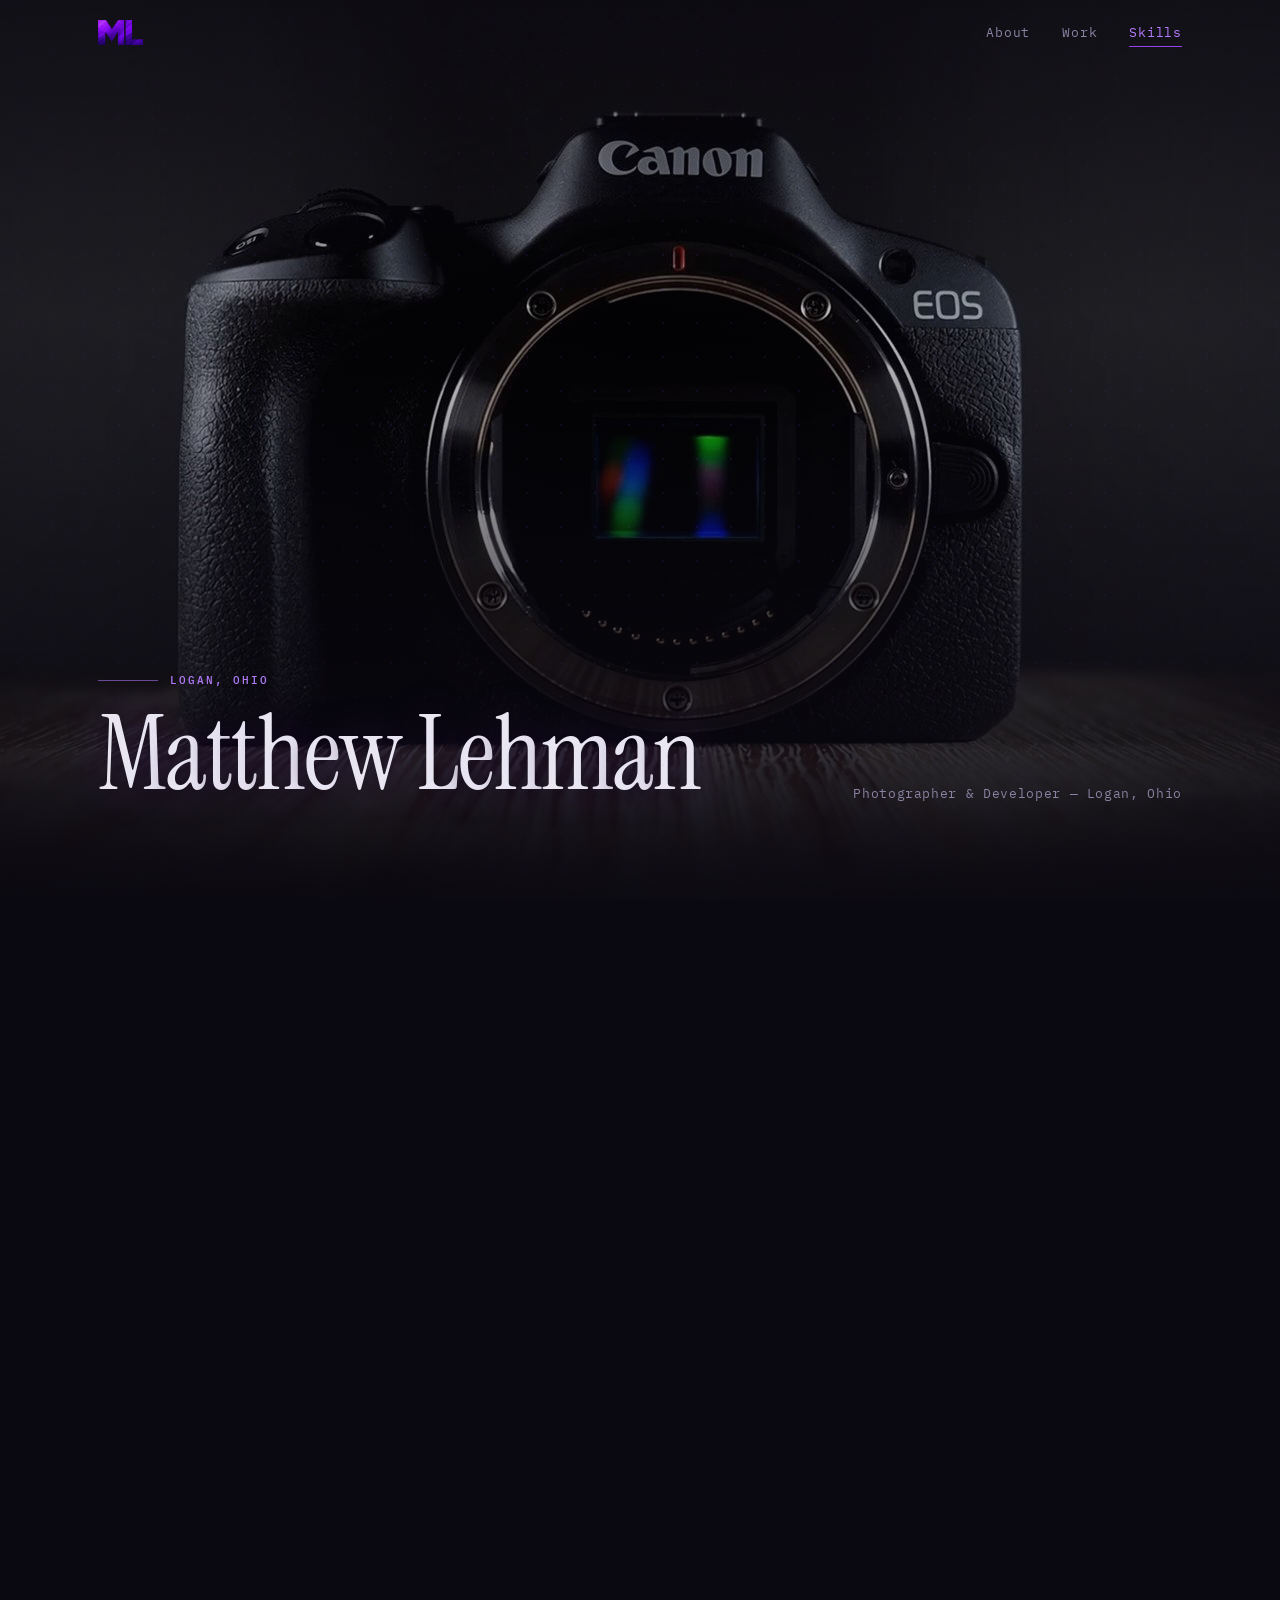
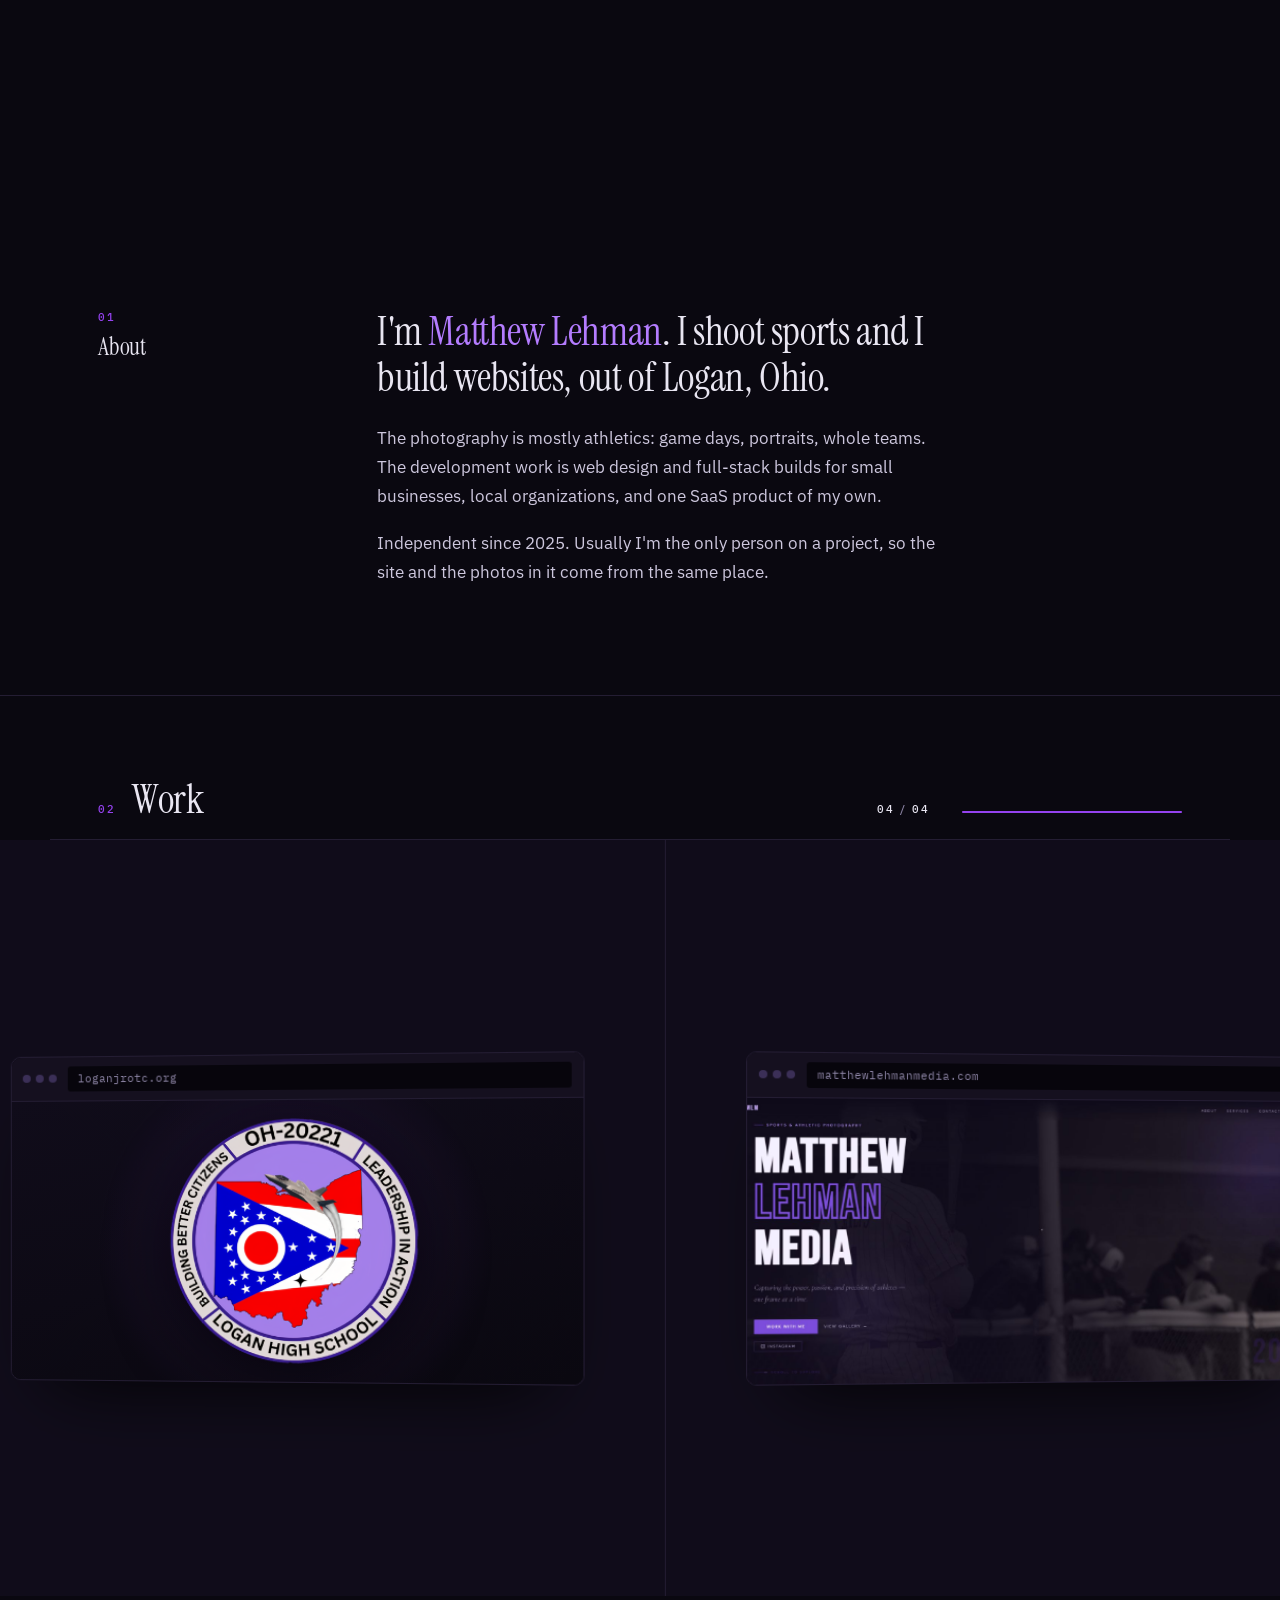
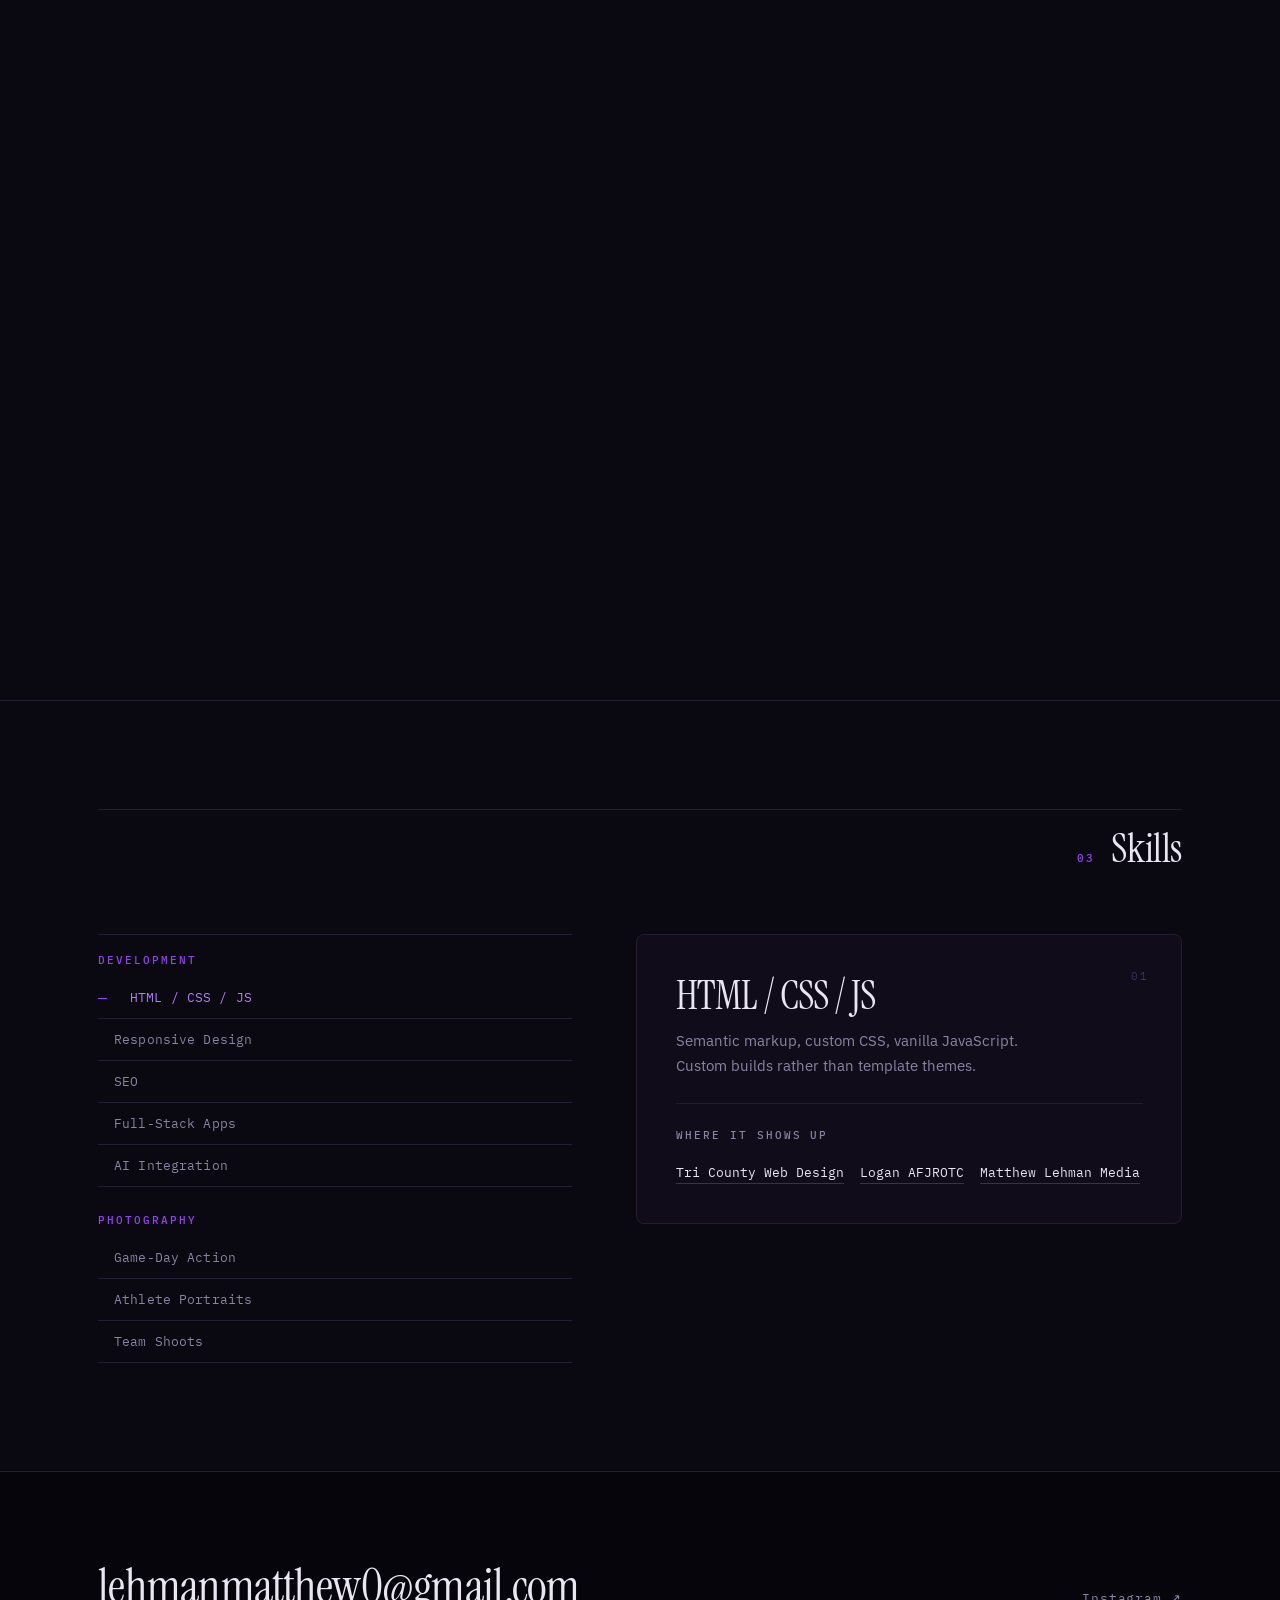
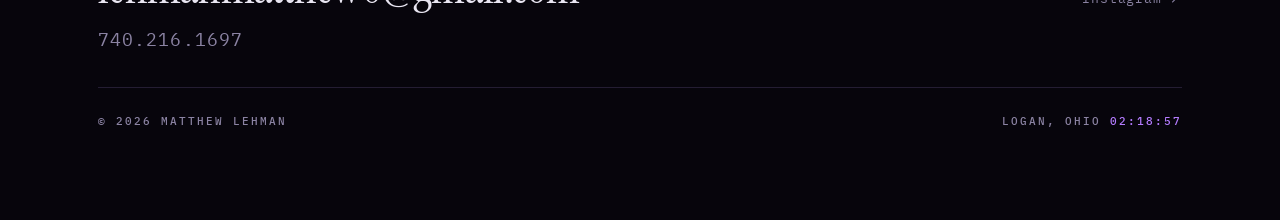
==== matthewlehman.dev/index.html @ 84961071 "v1 v1" ====
<!DOCTYPE html>
<html lang="en">
<head>
<meta charset="utf-8">
<meta name="viewport" content="width=device-width, initial-scale=1, viewport-fit=cover">
<title>Matthew Lehman — Photographer &amp; Developer</title>
<meta name="description" content="Matthew Lehman — sports photographer and developer in Logan, Ohio. Game-day photography, websites, and a SaaS platform for monument companies.">
<meta name="theme-color" content="#0a0810">
<link rel="canonical" href="https://matthewlehman.dev/">

<!-- Open Graph / social preview. Drop an og.jpg (1200x630) next to index.html. -->
<meta property="og:type" content="website">
<meta property="og:title" content="Matthew Lehman — Photographer &amp; Developer">
<meta property="og:description" content="Sports photography and web development out of Logan, Ohio.">
<meta property="og:url" content="https://matthewlehman.dev/">
<meta property="og:image" content="https://matthewlehman.dev/og.jpg">
<meta name="twitter:card" content="summary_large_image">

<!-- Icons. Every PNG here keeps its alpha channel except the Apple
     one — iOS flattens transparency onto a solid colour it picks
     itself, so that file bakes in the site background (#0a0810)
     rather than letting it land on white. -->
<link rel="icon" href="/favicon.ico" sizes="any">
<link rel="icon" type="image/png" sizes="32x32" href="/favicon-32.png">
<link rel="icon" type="image/png" sizes="16x16" href="/favicon-16.png">
<link rel="apple-touch-icon" sizes="180x180" href="/apple-touch-icon.png">
<link rel="manifest" href="/site.webmanifest">

<link rel="stylesheet" href="styles.css">
</head>
<body>

<!-- Subtle dot-grid texture layer, fixed behind everything -->
<div class="texture" aria-hidden="true"></div>

<!-- ============================================================
     NAV
     ============================================================ -->
<header class="nav" id="nav">
  <div class="nav__inner">
    <a class="wordmark" href="#top" aria-label="Matthew Lehman — home">
      <img src="img/ml-logo.png" alt="Matthew Lehman" width="132" height="74">
    </a>

    <nav class="nav__links" aria-label="Primary">
      <a href="#about">About</a>
      <a href="#work">Work</a>
      <a href="#skills">Skills</a>
    </nav>

    <!-- Mobile menu toggle -->
    <button class="nav__toggle" id="navToggle" aria-expanded="false" aria-controls="mobileMenu" aria-label="Open menu">
      <span></span><span></span>
    </button>
  </div>

  <!-- Mobile dropdown menu -->
  <div class="nav__mobile" id="mobileMenu" hidden>
    <a href="#about">About</a>
    <a href="#work">Work</a>
    <a href="#skills">Skills</a>
  </div>
</header>

<!-- ============================================================
     HERO — scroll-scrubbed video
     The .hero-track is tall (see --hero-scroll in styles.css);
     the .hero-stage inside it is sticky at 100vh, so the video
     stays pinned while the page scrolls past it. Scroll progress
     through the track maps 1:1 onto video currentTime.

     herovid.mp4 already sits next to this file. If you swap it for
     new footage, keep the same filename or update the src below.
     ============================================================ -->
<main id="top">
<section class="hero-track" id="heroTrack">
  <div class="hero-stage">

    <video
      class="hero-video"
      id="heroVideo"
      src="herovid.mp4"
      poster="poster.jpg"
      muted
      playsinline
      webkit-playsinline
      preload="auto"
      disablepictureinpicture
      aria-hidden="true"
      tabindex="-1"></video>

    <!-- Vignette + darkening so the headline always stays legible -->
    <div class="hero-scrim" aria-hidden="true"></div>

    <div class="hero-overlay" id="heroOverlay">
      <p class="label hero-label" data-scramble>Logan, Ohio</p>
      <h1 class="hero-title" data-split>Matthew Lehman</h1>
      <p class="hero-tagline">Photographer &amp; Developer — Logan, Ohio</p>
    </div>

  </div>
</section>

<!-- ============================================================
     ABOUT
     ============================================================ -->
<section class="section" id="about">
  <div class="wrap">
    <div class="section__head reveal">
      <span class="label label--num">01</span>
      <h2 class="section__title" data-split>About</h2>
    </div>

    <div class="about">
      <div class="about__lead reveal">
        <p>
          I'm <strong>Matthew Lehman</strong>. I shoot sports and I build
          websites, out of Logan, Ohio.
        </p>
        <p>
          The photography is mostly athletics: game days, portraits, whole
          teams. The development work is web design and full-stack builds for
          small businesses, local organizations, and one SaaS product of my own.
        </p>
        <p>
          Independent since 2025. Usually I'm the only person on a project, so
          the site and the photos in it come from the same place.
        </p>
      </div>
    </div>
  </div>
</section>

<!-- ============================================================
     WORK — horizontal scroll gallery
     Vertical scrolling through the tall #workTrack translates the
     panel row sideways. Same mechanic as the Motion example, done
     with a rAF lerp instead of useScroll/useTransform.

     The track's height is computed in JS from the actual width of
     the panel row, so you can add or remove projects freely — the
     scroll distance retunes itself. No magic numbers to update.

     Each panel fills the window. To add a screenshot, uncomment the
     .panel__thumb block inside it — at this size the image becomes a
     dimmed full-bleed backdrop behind the copy, not a thumbnail, so
     use something wide: 1920x1080 or larger.
     ============================================================ -->
<section class="work" id="work">
  <div class="work-track" id="workTrack">
    <div class="work-sticky">

      <div class="wrap work-head">
        <span class="label label--num">02</span>
        <h2 class="section__title" data-split>Work</h2>
        <!-- Frame counter + horizontal progress, both driven by the
             gallery's scroll position -->
        <span class="work-count label" id="workCount" aria-hidden="true">01<em>/</em>04</span>
        <span class="work-progress" aria-hidden="true"><i id="workBar"></i></span>
      </div>

      <div class="gallery" id="workGallery">

        <!-- ---- Tri County Web Design ---- -->
        <a class="panel" href="https://tricountywebdesign.com" target="_blank" rel="noopener noreferrer">
          <div class="panel__body">

            <div class="panel__copy">
              <span class="panel__index" aria-hidden="true">01</span>
              <h3 class="panel__title">Tri County Web Design</h3>
              <p class="panel__desc">
                The web design practice I run. Mobile-first sites with local SEO
                and scroll animations, for small businesses around Southeastern
                Ohio.
              </p>
              <ul class="tags">
                <li>Web Design</li><li>SEO</li><li>Business</li>
              </ul>
              <span class="panel__link">tricountywebdesign.com <span class="panel__arrow" aria-hidden="true">↗</span></span>
            </div>

            <div class="preview" aria-hidden="true">
              <div class="preview__bar">
                <span class="preview__dots"><i></i><i></i><i></i></span>
                <span class="preview__url">tricountywebdesign.com</span>
              </div>
              <div class="preview__screen">
                <img src="img/tricounty.jpg" alt="" loading="lazy" width="1600" height="766">
              </div>
            </div>

          </div>
        </a>

        <!-- ---- MonuManage ---- -->
        <a class="panel" href="https://monumanage.com" target="_blank" rel="noopener noreferrer">
          <div class="panel__body">

            <div class="panel__copy">
              <span class="panel__index" aria-hidden="true">02</span>
              <h3 class="panel__title">MonuManage</h3>
              <p class="panel__desc">
                A SaaS platform for monument and memorial companies: order
                tracking, proof storage, online family approvals, AI inscription
                checks. The biggest thing I've built.
              </p>
              <ul class="tags">
                <li>SaaS</li><li>Full-Stack</li><li>AI</li>
              </ul>
              <span class="panel__link">monumanage.com <span class="panel__arrow" aria-hidden="true">↗</span></span>
            </div>

            <div class="preview" aria-hidden="true">
              <div class="preview__bar">
                <span class="preview__dots"><i></i><i></i><i></i></span>
                <span class="preview__url">app.monumanage.com</span>
              </div>
              <div class="preview__screen">
                <img src="img/monumanage.jpg" alt="" loading="lazy" width="1600" height="718">
              </div>
            </div>

          </div>
        </a>

        <!-- ---- Logan AFJROTC ---- -->
        <a class="panel" href="https://loganjrotc.org" target="_blank" rel="noopener noreferrer">
          <div class="panel__body">

            <div class="panel__copy">
              <span class="panel__index" aria-hidden="true">03</span>
              <h3 class="panel__title">Logan AFJROTC <span class="panel__sub">OH-20221</span></h3>
              <p class="panel__desc">
                The whole site for my school's Air Force JROTC unit. Announcements,
                calendar, gallery, roster, and a cadet login behind it all.
              </p>
              <ul class="tags">
                <li>Full-Stack</li><li>Auth</li><li>CMS</li>
              </ul>
              <span class="panel__link">loganjrotc.org <span class="panel__arrow" aria-hidden="true">↗</span></span>
            </div>

            <div class="preview" aria-hidden="true">
              <div class="preview__bar">
                <span class="preview__dots"><i></i><i></i><i></i></span>
                <span class="preview__url">loganjrotc.org</span>
              </div>
              <!-- No site screenshot for this one yet, so the unit badge
                   stands in. --badge centres it instead of cropping it to
                   fill. Swap in a real screenshot later by replacing this
                   whole block with the same markup the other panels use. -->
              <div class="preview__screen preview__screen--badge">
                <img src="img/jrotc-badge.png" alt="" loading="lazy" width="450" height="450">
              </div>
            </div>

          </div>
        </a>

        <!-- ---- Matthew Lehman Media ---- -->
        <a class="panel" href="https://matthewlehmanmedia.com" target="_blank" rel="noopener noreferrer">
          <div class="panel__body">

            <div class="panel__copy">
              <span class="panel__index" aria-hidden="true">04</span>
              <h3 class="panel__title">Matthew Lehman Media</h3>
              <p class="panel__desc">
                Where the photography work lives. Game-day action, athlete
                portraits, team shoots.
              </p>
              <ul class="tags">
                <li>Photography</li><li>Branding</li>
              </ul>
              <span class="panel__link">matthewlehmanmedia.com <span class="panel__arrow" aria-hidden="true">↗</span></span>
            </div>

            <div class="preview" aria-hidden="true">
              <div class="preview__bar">
                <span class="preview__dots"><i></i><i></i><i></i></span>
                <span class="preview__url">matthewlehmanmedia.com</span>
              </div>
              <div class="preview__screen">
                <img src="img/mlmedia.jpg" alt="" loading="lazy" width="1600" height="763">
              </div>
            </div>

          </div>
        </a>

      </div>
    </div>
  </div>
</section>

<!-- ============================================================
     SKILLS
     ============================================================ -->
<section class="section" id="skills">
  <div class="wrap">
    <div class="section__head reveal">
      <span class="label label--num">03</span>
      <h2 class="section__title" data-split>Skills</h2>
    </div>

    <!-- Interactive index. Each skill is a real <button> in a tablist:
         hover to browse with a mouse, arrow keys to browse from the
         keyboard, and the panel on the right updates either way.

         To edit: change data-desc for the copy, and data-projects for
         which projects it links to. The project keys map to the
         PROJECTS registry near the top of section 6 in script.js. -->
    <div class="skills reveal">

      <div class="skills__index" role="tablist" aria-label="Skills" aria-orientation="vertical">

        <p class="skills__group label">Development</p>

        <button class="skill" role="tab" id="sk-0" aria-controls="skillDetail" aria-selected="true"
          data-desc="Semantic markup, custom CSS, vanilla JavaScript. Custom builds rather than template themes."
          data-projects="tricounty jrotc mlmedia">HTML / CSS / JS</button>

        <button class="skill" role="tab" id="sk-1" aria-controls="skillDetail" aria-selected="false"
          data-desc="Mobile-first, and checked against real viewport budgets rather than breakpoints picked by guess."
          data-projects="tricounty jrotc mlmedia">Responsive Design</button>

        <button class="skill" role="tab" id="sk-2" aria-controls="skillDetail" aria-selected="false"
          data-desc="Structure, metadata, and the on-page work that decides whether a local business turns up in local results."
          data-projects="tricounty">SEO</button>

        <button class="skill" role="tab" id="sk-3" aria-controls="skillDetail" aria-selected="false"
          data-desc="Auth, databases, admin tooling — the unglamorous half that lives behind a login screen."
          data-projects="monumanage jrotc">Full-Stack Apps</button>

        <button class="skill" role="tab" id="sk-4" aria-controls="skillDetail" aria-selected="false"
          data-desc="Inscription checking in MonuManage: model calls wired into an existing workflow, not bolted on the side."
          data-projects="monumanage">AI Integration</button>

        <p class="skills__group label">Photography</p>

        <button class="skill" role="tab" id="sk-5" aria-controls="skillDetail" aria-selected="false"
          data-desc="Fast shutters under bad light, and reading the play before it develops."
          data-projects="mlmedia">Game-Day Action</button>

        <button class="skill" role="tab" id="sk-6" aria-controls="skillDetail" aria-selected="false"
          data-desc="Posed and lit, built around the athlete rather than the sport."
          data-projects="mlmedia">Athlete Portraits</button>

        <button class="skill" role="tab" id="sk-7" aria-controls="skillDetail" aria-selected="false"
          data-desc="Whole rosters moved through quickly and kept consistent frame to frame."
          data-projects="mlmedia">Team Shoots</button>
      </div>

      <div class="skills__detail" id="skillDetail" role="tabpanel" aria-labelledby="sk-0">
        <span class="skills__num" aria-hidden="true">01</span>
        <h3 class="skills__title"></h3>
        <p class="skills__desc"></p>
        <div class="skills__used">
          <span class="label">Where it shows up</span>
          <ul class="skills__projects"></ul>
        </div>
      </div>

    </div>
  </div>
</section>

</main>

<!-- ============================================================
     FOOTER
     ============================================================ -->
<footer class="footer" id="contact">
  <div class="wrap">

    <!-- The only contact point on the site, so it gets display type
         rather than being buried in small print. -->
    <div class="footer__reach">
      <div class="footer__direct">
        <a class="footer__email" href="mailto:lehmanmatthew0@gmail.com">lehmanmatthew0@gmail.com</a>
        <!-- tel: uses E.164 (+1…) so it dials correctly from any
             device; the visible text stays in readable US format. -->
        <a class="footer__phone" href="tel:+17402161697">740.216.1697</a>
      </div>
      <a class="footer__social" href="https://instagram.com/mlmedia_28" target="_blank" rel="noopener noreferrer">
        Instagram <span aria-hidden="true">↗</span>
      </a>
    </div>

    <div class="footer__meta">
      <span class="label">© <span id="year">2026</span> Matthew Lehman</span>
      <!-- Live local time. Small, human, and true — beats a tagline. -->
      <span class="label footer__local">
        Logan, Ohio <span class="footer__clock" id="clock">--:--:--</span>
      </span>
    </div>
  </div>
</footer>

<script src="script.js"></script>
</body>
</html>
---- matthewlehman.dev/styles.css ----
/* ============================================================
   matthewlehman.dev
   Plain CSS. No build step. Edit the tokens below to retune.
   ============================================================ */

/* ---------- 0. TYPEFACES ------------------------------------
   Self-hosted, latin subset only, 160 KB total across six files.
   No Google Fonts request — one less third party, and no
   render-blocking round trip to another origin.
   ------------------------------------------------------------ */
@font-face {
  font-family: 'Instrument Serif';
  font-style: normal; font-weight: 400; font-display: swap;
  src: url('fonts/instrumentserif-400.woff2') format('woff2');
}
/* Instrument Serif italic isn't loaded — nothing on the page is
   set in italic. If you add an <em>, re-add the face and drop
   instrumentserif-400-italic.woff2 back into /fonts. */
@font-face {
  font-family: 'IBM Plex Sans';
  font-style: normal; font-weight: 400; font-display: swap;
  src: url('fonts/ibmplexsans-400.woff2') format('woff2');
}
/* Plex Sans 500 is deliberately absent — nothing on the page uses
   it, so shipping it would be 45 KB of dead weight. */
@font-face {
  font-family: 'IBM Plex Mono';
  font-style: normal; font-weight: 400; font-display: swap;
  src: url('fonts/ibmplexmono-400.woff2') format('woff2');
}
@font-face {
  font-family: 'IBM Plex Mono';
  font-style: normal; font-weight: 500; font-display: swap;
  src: url('fonts/ibmplexmono-500.woff2') format('woff2');
}

/* ---------- 1. TOKENS ---------------------------------------
   Retune the whole site's purple from right here.
   ------------------------------------------------------------ */
:root {
  /* Core palette
     NOTE ON THE PURPLE: the obvious picks here would be #8b5cf6 and
     #a855f7 — but those are literally Tailwind's violet-500 and
     purple-500, the framework defaults every AI site builder ships
     with. Using them verbatim is the single loudest "generated by
     a bot" signal a site can send. These sit deliberately between
     the two: more saturated, pushed toward magenta, off the default
     swatch. Same family, not the same token. */
  --bg:            #0a0810;   /* near-black, cool purple tint */
  --bg-raise:      #100c1a;   /* panels / raised surfaces */
  --bg-sink:       #07050c;   /* footer / recessed areas */
  --accent:        #9542f0;   /* primary purple */
  --accent-light:  #b47cff;   /* lilac, for hovers */
  --accent-deep:   #6a1fb5;   /* pressed / deep states */
  --border:        #241d33;   /* hairline, muted purple-gray */
  --border-lit:    #3b2f57;   /* hairline on hover/focus */
  --text:          #e9e6f2;
  --muted:         #8b83a3;

  /* Keep in sync with --accent. Lets us fade the accent cheaply. */
  --accent-rgb:    149, 66, 240;

  /* Type — a deliberate pairing, not a fallback stack.
     Instrument Serif: high-contrast editorial serif. Carries the
       photography half of the site and gives display type a voice
       a system grotesque can't.
     IBM Plex Sans / Mono: one superfamily, drawn for engineering
       documentation. Carries the developer half — Plex Mono takes
       every label, URL and nav item, Plex Sans takes body copy.
     The two faces map onto the two disciplines the site is about.
     That's the reason for the pairing, not decoration. */
  --font-display: 'Instrument Serif', 'Iowan Old Style', Georgia, serif;
  --font-sans:    'IBM Plex Sans', -apple-system, BlinkMacSystemFont,
                  'Segoe UI', Roboto, sans-serif;
  --font-mono:    'IBM Plex Mono', ui-monospace, 'Cascadia Mono',
                  Consolas, monospace;

  /* Type scale — ~1.25 ratio, fluid at the top end */
  --t-xs:   .6875rem;
  --t-sm:   .8125rem;
  --t-base: .9375rem;
  --t-md:   1.0625rem;
  --t-lg:   clamp(1.25rem, 2vw, 1.5rem);
  --t-xl:   clamp(1.75rem, 3.2vw, 2.5rem);
  --t-2xl:  clamp(2.25rem, 5.5vw, 4rem);
  --t-3xl:  clamp(2.75rem, 10vw, 8rem);

  /* Spacing scale — margins and padding come from here so the
     vertical rhythm stays consistent between sections. */
  --s-1: .25rem;  --s-2: .5rem;   --s-3: .75rem;  --s-4: 1rem;
  --s-5: 1.5rem;  --s-6: 2rem;    --s-7: 3rem;    --s-8: 4rem;
  --s-9: 6rem;    --s-10: 8rem;

  /* Layout */
  --wrap:      1180px;
  --gutter:    clamp(1.25rem, 5vw, 3rem);
  --section-y: clamp(5rem, 12vh, 9rem);

  /* Motion */
  --ease:  cubic-bezier(.22, 1, .36, 1);
  --fast:  .2s;
  --slow:  .6s;

  /* HERO SCROLL LENGTH ---------------------------------------
     Total height of the scroll track. The video is scrubbed
     across (this value - 100vh) of scrolling.
       150vh = very quick, hero is gone almost immediately
       200vh = current — snappy, one screen of scrubbing
       300vh = slower
       500vh = long cinematic fall
     ---------------------------------------------------------- */
  --hero-scroll: 200vh;
}

/* ---------- 2. RESET ---------------------------------------- */
*, *::before, *::after { box-sizing: border-box; }

html {
  scroll-behavior: smooth;
  /* Anchors land below the fixed nav */
  scroll-padding-top: 5rem;
  -webkit-text-size-adjust: 100%;
}

body {
  margin: 0;
  background: var(--bg);
  color: var(--text);
  font-family: var(--font-sans);
  font-size: 1rem;
  line-height: 1.65;
  -webkit-font-smoothing: antialiased;
  overflow-x: hidden;
}

h1, h2, h3 {
  margin: 0;
  line-height: 1.1;
  font-weight: 400;
  letter-spacing: -0.02em;
  /* Evens out ragged line breaks in headings */
  text-wrap: balance;
}
p {
  margin: 0 0 1.1em;
  /* Stops single-word orphans on the last line */
  text-wrap: pretty;
}
p:last-child { margin-bottom: 0; }
ul { margin: 0; padding: 0; list-style: none; }
img, video { display: block; max-width: 100%; }
a { color: var(--accent-light); text-decoration: none; }

::selection { background: rgba(var(--accent-rgb), .35); color: #fff; }

:focus-visible {
  outline: 2px solid var(--accent);
  outline-offset: 3px;
  border-radius: 2px;
}

/* ---------- 3. SHARED PIECES -------------------------------- */
.wrap {
  width: 100%;
  max-width: var(--wrap);
  margin-inline: auto;
  padding-inline: var(--gutter);
}

/* Crisp small-caps label — used all over */
.label {
  font-family: var(--font-mono);
  font-size: var(--t-xs);
  letter-spacing: .18em;
  text-transform: uppercase;
  color: var(--muted);
  font-weight: 500;
}
.label--num { color: var(--accent); }

/* Fixed dot-grid texture.
   Sits ABOVE the opaque section backgrounds (which have to be opaque
   so they can cover the sticky hero video) but below the nav, so the
   grid reads as one continuous overlay across the whole page.
   Turn it down or off with `opacity` here. */
.texture {
  position: fixed;
  inset: 0;
  z-index: 5;
  pointer-events: none;
  background-image: radial-gradient(rgba(var(--accent-rgb), .22) 1px, transparent 1px);
  background-size: 34px 34px;
  /* Fade the grid out toward the edges so it reads as texture, not wallpaper */
  -webkit-mask-image: radial-gradient(ellipse 85% 65% at 50% 45%, #000 10%, transparent 100%);
          mask-image: radial-gradient(ellipse 85% 65% at 50% 45%, #000 10%, transparent 100%);
  opacity: .55;
}

/* ---------- 4. NAV ------------------------------------------ */
.nav {
  position: fixed;
  top: 0; left: 0; right: 0;
  z-index: 100;
  border-bottom: 1px solid transparent;
  transition: background var(--fast) linear,
              border-color var(--fast) linear,
              backdrop-filter var(--fast) linear;
}
/* .is-stuck is added by JS once you scroll past the first viewport-ish */
.nav.is-stuck {
  background: rgba(10, 8, 16, .78);
  backdrop-filter: blur(14px) saturate(1.4);
  -webkit-backdrop-filter: blur(14px) saturate(1.4);
  border-bottom-color: var(--border);
}

.nav__inner {
  max-width: var(--wrap);
  margin-inline: auto;
  padding: 1.1rem var(--gutter);
  display: flex;
  align-items: center;
  justify-content: space-between;
  gap: 1rem;
}

/* The ML monogram. Transparent PNG, so it sits straight on the
   nav background with no plate behind it. */
.wordmark {
  display: block;
  line-height: 0;
  transition: filter var(--fast) var(--ease);
}
.wordmark img {
  display: block;
  height: clamp(19px, 2.2vw, 25px);
  width: auto;
}
.wordmark:hover { filter: brightness(1.25); }

.nav__links { display: flex; gap: 2rem; }
.nav__links a {
  position: relative;
  font-family: var(--font-mono);
  font-size: .8125rem;
  letter-spacing: .06em;
  color: var(--muted);
  padding: .25rem 0;
  transition: color var(--fast) var(--ease);
}
.nav__links a::after {
  content: "";
  position: absolute;
  left: 0; bottom: 0;
  width: 100%; height: 1px;
  background: var(--accent);
  transform: scaleX(0);
  transform-origin: right;
  transition: transform .3s var(--ease);
}
.nav__links a:hover,
.nav__links a.is-active { color: var(--text); }
.nav__links a:hover::after,
.nav__links a.is-active::after { transform: scaleX(1); transform-origin: left; }
.nav__links a.is-active { color: var(--accent-light); }

/* Mobile toggle (hidden on desktop) */
.nav__toggle {
  display: none;
  width: 40px; height: 40px;
  padding: 0;
  background: none;
  border: 1px solid var(--border);
  border-radius: 4px;
  cursor: pointer;
  flex-direction: column;
  align-items: center;
  justify-content: center;
  gap: 5px;
}
.nav__toggle span {
  display: block;
  width: 16px; height: 1.5px;
  background: var(--text);
  transition: transform var(--fast) var(--ease), opacity var(--fast) linear;
}
.nav__toggle[aria-expanded="true"] span:first-child { transform: translateY(3.25px) rotate(45deg); }
.nav__toggle[aria-expanded="true"] span:last-child  { transform: translateY(-3.25px) rotate(-45deg); }

.nav__mobile {
  display: none;
  flex-direction: column;
  padding: .5rem var(--gutter) 1.25rem;
  background: rgba(10, 8, 16, .96);
  backdrop-filter: blur(14px);
  -webkit-backdrop-filter: blur(14px);
  border-bottom: 1px solid var(--border);
}
.nav__mobile a {
  font-family: var(--font-mono);
  font-size: .9rem;
  color: var(--text);
  padding: .8rem 0;
  border-bottom: 1px solid var(--border);
}
.nav__mobile a:last-child { border-bottom: none; }

/* ---------- 5. HERO ----------------------------------------- */
.hero-track {
  position: relative;
  height: var(--hero-scroll);   /* tall track = scrub distance */
  z-index: 1;
}

.hero-stage {
  position: sticky;
  top: 0;
  height: 100vh;
  height: 100svh;               /* dodges mobile URL-bar resize */
  overflow: hidden;
  background: var(--bg-sink);   /* no white flash before video paints */
}

.hero-video {
  position: absolute;
  inset: 0;
  width: 100%;
  height: 100%;
  object-fit: cover;
  /* Video decodes to a slightly cool cast to sit inside the purple palette */
  filter: saturate(.9) contrast(1.05);
}

/* Darkening + vignette so text stays readable over any frame */
.hero-scrim {
  position: absolute;
  inset: 0;
  background:
    radial-gradient(ellipse 80% 60% at 50% 45%, transparent 0%, rgba(10, 8, 16, .55) 100%),
    linear-gradient(to bottom, rgba(10, 8, 16, .55) 0%, rgba(10, 8, 16, .15) 35%, rgba(10, 8, 16, .9) 100%);
}

/* Anchored to the lower-left of the frame, not floated dead centre.
   Centring everything is the single most template-looking move a
   hero can make; sitting the name on the baseline of the frame
   reads like a title card instead. */
.hero-overlay {
  position: absolute;
  inset: 0;
  z-index: 2;
  width: 100%;
  max-width: var(--wrap);
  margin-inline: auto;
  display: grid;
  align-content: end;
  padding: 0 var(--gutter) clamp(var(--s-7), 11vh, var(--s-9));
  /* JS writes --hero-fade (1 → 0) as you scroll */
  opacity: var(--hero-fade, 1);
  transform: translateY(calc((1 - var(--hero-fade, 1)) * -32px));
  will-change: opacity, transform;
}

.hero-label {
  display: flex;
  align-items: center;
  gap: var(--s-3);
  margin-bottom: var(--s-4);
  color: var(--accent-light);
}
/* Short rule leading into the label — an anchor for the left edge */
.hero-label::before {
  content: "";
  width: clamp(28px, 5vw, 60px);
  height: 1px;
  background: currentColor;
  opacity: .55;
}

.hero-title {
  font-family: var(--font-display);
  font-size: clamp(2.75rem, 9vw, 6.5rem);
  font-weight: 400;          /* Instrument Serif ships one weight */
  line-height: .95;
  letter-spacing: -0.015em;
  /* THE ONE GLOW ON THE SITE. Everything else uses neutral shadow
     or a border for depth — a glow that appears once is an accent,
     a glow on every card is a template. */
  text-shadow:
    0 0 44px rgba(var(--accent-rgb), .28),
    0 2px 22px rgba(0, 0, 0, .7);
}

.hero-tagline {
  margin: var(--s-4) 0 0;
  font-family: var(--font-mono);
  font-size: var(--t-sm);
  letter-spacing: .05em;
  color: var(--muted);
}

/* Asymmetric split once there's room: label across the top, name
   on the baseline at left, tagline sitting on the same baseline
   at right. */
@media (min-width: 900px) {
  .hero-overlay {
    grid-template-columns: auto 1fr;
    align-items: end;
    column-gap: var(--s-6);
  }
  .hero-label   { grid-column: 1 / -1; }
  .hero-title   { grid-column: 1; }
  .hero-tagline {
    grid-column: 2;
    justify-self: end;
    text-align: right;
    margin-bottom: .55em;
  }
}

/* ---------- 6. SECTIONS ------------------------------------- */
.section {
  position: relative;
  z-index: 2;
  padding-block: var(--section-y);
  background: var(--bg);
  border-top: 1px solid var(--border);
}
/* The section right after the hero covers the sticky video as it scrolls up */
#about { border-top: none; }

/* Base head. Each section then overrides it — they deliberately
   do NOT all look like the same ruled title bar. */
.section__head {
  display: flex;
  align-items: baseline;
  gap: var(--s-4);
  margin-bottom: clamp(var(--s-6), 6vw, var(--s-8));
  padding-bottom: var(--s-4);
  border-bottom: 1px solid var(--border);
}
.section__title {
  font-family: var(--font-display);
  font-size: var(--t-xl);
  font-weight: 400;
  letter-spacing: -0.01em;
}

/* ---------- 7. ABOUT ----------------------------------------
   Twelve-column grid. The head becomes a sticky rail pinned in
   the left margin while the copy scrolls past it, and the copy
   starts at column 4 — off-axis on purpose.
   ------------------------------------------------------------ */
#about .wrap {
  display: grid;
  grid-template-columns: repeat(12, minmax(0, 1fr));
  column-gap: var(--s-6);
  row-gap: var(--s-7);
}
#about .section__head {
  grid-column: 1 / span 2;
  flex-direction: column;
  align-items: flex-start;
  gap: var(--s-2);
  margin-bottom: 0;
  padding-bottom: 0;
  border-bottom: none;
  position: sticky;
  top: 7rem;
  align-self: start;
}
#about .section__title { font-size: var(--t-lg); }

/* Spans 7 of 12 rather than 9 — with the facts rail gone there's
   no second column, and a narrower measure reads better than one
   long line stretched across the grid. */
.about { grid-column: 4 / span 7; }
.about__lead {
  font-size: var(--t-md);
  line-height: 1.7;
  color: #cdc7dd;
  max-width: 58ch;
}
/* First line gets display treatment — a real entry point rather
   than four identical paragraphs. */
.about__lead p:first-child {
  font-family: var(--font-display);
  font-size: var(--t-xl);
  line-height: 1.15;
  letter-spacing: -0.01em;
  color: var(--text);
  margin-bottom: var(--s-5);
}
.about__lead strong { font-weight: 400; color: var(--text); }
.about__lead p:first-child strong { color: var(--accent-light); }


/* ---------- 8. WORK — HORIZONTAL SCROLL GALLERY -------------
   .work-track is tall (height is set by JS, computed from the
   real width of the panel row). .work-sticky pins one full
   viewport while the row translates sideways underneath.
   ------------------------------------------------------------ */
.work {
  position: relative;
  z-index: 2;
  background: var(--bg);
  border-top: 1px solid var(--border);
}

.work-track {
  position: relative;
  /* JS sets an explicit pixel height here. This is only the
     pre-JS fallback so the section isn't collapsed on load. */
  height: 300vh;
}

.work-sticky {
  position: sticky;
  top: 0;
  height: 100vh;
  height: 100svh;
  display: flex;
  flex-direction: column;
  /* Clips the overflowing row. Safe on the sticky element itself —
     it's only *ancestors* with overflow that break stickiness. */
  overflow: hidden;
}

.work-head {
  flex-shrink: 0;
  display: flex;
  align-items: baseline;
  gap: 1rem;
  /* Top padding clears the fixed nav */
  padding-top: clamp(4.25rem, 9vh, 5.5rem);
  padding-bottom: 1.1rem;
  border-bottom: 1px solid var(--border);
}

/* Horizontal progress bar — replaces the old scroll cue */
.work-progress {
  position: relative;
  margin-left: auto;
  width: clamp(70px, 18vw, 220px);
  height: 2px;
  background: var(--border);
  border-radius: 2px;
  overflow: hidden;
}
.work-progress i {
  position: absolute;
  inset: 0;
  background: var(--accent);
  transform: scaleX(0);
  transform-origin: left;
}

/* The row itself. width:max-content is what lets it exceed the
   viewport so there's something to translate. flex:1 hands it all
   the height left over under the head. */
.gallery {
  flex: 1;
  min-height: 0;
  display: flex;
  width: max-content;
  gap: 0;
  will-change: transform;
}

/* Each project fills the window. --panel-w is set by JS to
   window.innerWidth — 100vw would be a few px too wide on desktop
   because vw ignores the scrollbar, and that error compounds
   across four panels until nothing lines up with the edges. */
.panel {
  position: relative;
  flex-shrink: 0;
  display: flex;
  flex-direction: column;
  justify-content: center;
  width: var(--panel-w, 100vw);
  height: 100%;
  background: var(--bg-raise);
  /* Hairline divider between slides instead of a card outline */
  border: none;
  border-right: 1px solid var(--border);
  border-radius: 0;
  color: inherit;
  overflow: hidden;
  transition: background var(--fast) var(--ease);
}
.panel:last-child { border-right: none; }
/* Accent hairline that sweeps the top edge on hover */
.panel::before {
  content: "";
  position: absolute;
  top: 0; left: 0; right: 0;
  height: 1px;
  background: linear-gradient(to right, transparent, var(--accent), transparent);
  transform: scaleX(0);
  transition: transform .45s var(--ease);
  z-index: 2;
}
.panel:hover { background: #130e20; }
.panel:hover::before,
.panel:focus-visible::before { transform: scaleX(1); }

/* Small editorial index above the title. This used to be a huge
   outlined numeral in the corner — the preview window occupies
   that space now, and two big graphic elements fought. */
.panel__index {
  display: block;
  margin-bottom: .9rem;
  font-family: var(--font-mono);
  font-size: var(--t-xs);
  letter-spacing: .18em;
  color: var(--accent);
}

/* Copy on the left, preview window on the right */
.panel__body {
  position: relative;
  z-index: 1;
  display: grid;
  grid-template-columns: minmax(0, 1fr) minmax(0, 1.2fr);
  align-items: center;
  gap: clamp(2rem, 5vw, 5rem);
  width: 100%;
  max-width: var(--wrap);
  margin-inline: auto;
  padding: clamp(1.5rem, 5vh, 3rem) var(--gutter);
}
.panel__copy {
  display: flex;
  flex-direction: column;
  align-items: flex-start;
  min-width: 0;
}
/* Even-numbered panels flip: preview left, copy right. Four
   identical compositions in a row is the thing that makes a
   gallery feel generated. */
@media (min-width: 901px) {
  .panel:nth-child(even) .panel__body {
    grid-template-columns: minmax(0, 1.2fr) minmax(0, 1fr);
  }
  .panel:nth-child(even) .panel__copy { order: 2; }
  .panel:nth-child(even) .preview {
    order: 1;
    transform: perspective(1400px) rotateY(5deg);
    transform-origin: right center;
  }
  .panel:nth-child(even):hover .preview {
    transform: perspective(1400px) rotateY(0deg);
  }
}

.panel__title {
  font-family: var(--font-display);
  font-size: clamp(1.5rem, 3vw, 2.75rem);
  font-weight: 400;
  line-height: 1.04;
  letter-spacing: -0.015em;
  max-width: 14ch;
  margin-bottom: var(--s-4);
  transition: color var(--fast) var(--ease);
}
.panel:hover .panel__title { color: var(--accent-light); }
.panel__sub {
  display: block;
  margin-top: .35rem;
  font-family: var(--font-mono);
  font-size: .75rem;
  font-weight: 400;
  color: var(--muted);
  letter-spacing: .06em;
}
.panel__desc {
  font-size: clamp(.9375rem, 1.5vw, 1.125rem);
  color: var(--muted);
  max-width: 46ch;
  margin-bottom: 1.75rem;
}

.tags { display: flex; flex-wrap: wrap; gap: .4rem; margin-bottom: 1.35rem; }
.tags li {
  font-family: var(--font-mono);
  font-size: var(--t-xs);
  letter-spacing: .08em;
  text-transform: uppercase;
  color: var(--muted);
  padding: .3rem .6rem;
  border: 1px solid var(--border);
  border-radius: 3px;
  transition: border-color var(--fast) var(--ease), color var(--fast) var(--ease);
}
.panel:hover .tags li { border-color: var(--border-lit); color: #a79dc0; }

.panel__link {
  display: inline-flex;
  align-items: center;
  gap: .45rem;
  width: fit-content;
  margin-top: 1.75rem;
  padding-top: 1rem;
  border-top: 1px solid var(--border);
  font-family: var(--font-mono);
  font-size: .8125rem;
  letter-spacing: .04em;
  color: var(--accent);
  opacity: .85;
  transition: opacity var(--fast) linear;
}
.panel:hover .panel__link { opacity: 1; }
.panel__arrow { transition: transform var(--fast) var(--ease); }
.panel:hover .panel__arrow { transform: translate(2px, -2px); }

/* ---------- 8b. PREVIEW WINDOW ------------------------------
   A browser-chrome mockup. Ships with a CSS wireframe inside so
   it looks finished with no assets; drop a real screenshot in
   and the wireframe hides itself.
   ------------------------------------------------------------ */
.preview {
  position: relative;
  border: 1px solid var(--border);
  border-radius: 10px;
  overflow: hidden;
  background: var(--bg-sink);
  box-shadow: 0 40px 70px -40px rgba(0, 0, 0, .95);
  /* Slight turn away from the viewer that squares up on hover —
     the motion signals "this one's in focus", not decoration. */
  transform: perspective(1400px) rotateY(-5deg);
  transform-origin: left center;
  transition: transform .55s var(--ease), border-color var(--fast) var(--ease);
}
.panel:hover .preview {
  transform: perspective(1400px) rotateY(0deg);
  border-color: var(--border-lit);
}

.preview__bar {
  display: flex;
  align-items: center;
  gap: .7rem;
  padding: .55rem .7rem;
  background: #15101f;
  border-bottom: 1px solid var(--border);
}
.preview__dots { display: flex; gap: .3rem; flex-shrink: 0; }
.preview__dots i {
  width: 8px; height: 8px;
  border-radius: 50%;
  background: var(--border-lit);
}
.preview__url {
  flex: 1;
  min-width: 0;
  padding: .22rem .6rem;
  border-radius: 3px;
  background: var(--bg-sink);
  font-family: var(--font-mono);
  font-size: var(--t-xs);
  color: var(--muted);
  white-space: nowrap;
  overflow: hidden;
  text-overflow: ellipsis;
}

/* 2:1 matches the real screenshots (2.09 and 2.23) closely enough
   that cover barely crops them, and it reads like an actual browser
   window rather than a squarish card. */
.preview__screen {
  position: relative;
  aspect-ratio: 2 / 1;
  overflow: hidden;
  background: linear-gradient(165deg, #100c1a, #0a0810);
}
.preview__screen img {
  width: 100%; height: 100%;
  object-fit: cover;
  object-position: top center;
  transition: transform .6s var(--ease);
}
.panel:hover .preview__screen img { transform: scale(1.02); }
/* Uncommenting the <img> automatically retires the wireframe */
.preview__screen img + .wire { display: none; }

/* Badge variant: a square logo, not a screenshot. Centre and contain
   it — cover would crop a circular badge into a meaningless slice. */
/* Stays a plain block, not a grid: with `place-items: center` the
   image is no longer stretched, so `height: 100%` resolves to auto
   and the badge renders at its intrinsic 450px and overflows the
   box. object-fit:contain does the centring instead, and padding
   keeps the badge off the window edges. */
.preview__screen--badge {
  padding: clamp(.6rem, 2vh, 1.4rem);
  background:
    radial-gradient(circle at 50% 50%, rgba(var(--accent-rgb), .16), transparent 62%),
    linear-gradient(165deg, #100c1a, #0a0810);
}
.preview__screen--badge img {
  width: 100%;
  height: 100%;
  object-fit: contain;
  filter: drop-shadow(0 14px 30px rgba(0, 0, 0, .65));
}
.panel:hover .preview__screen--badge img { transform: scale(1.03); }

/* ---- Placeholder wireframes ----
   Composable primitives, not four bespoke layouts. Each panel
   arranges them differently so the previews don't all read as
   the same generic box. */
.wire {
  --wire-gap: clamp(.35rem, 1vw, .6rem);
  position: absolute;
  inset: 0;
  display: flex;
  flex-direction: column;
  gap: var(--wire-gap);
  padding: clamp(.5rem, 1.4vw, .95rem);
}
.wire--split { flex-direction: row; }
.wire span, .wire div { border-radius: 3px; }

.w-bar {
  flex: 0 0 9%;
  min-height: 7px;
  background: var(--bg-raise);
  border: 1px solid var(--border);
}
.w-hero {
  flex: 1;
  background: rgba(var(--accent-rgb), .13);
  border: 1px solid rgba(var(--accent-rgb), .2);
}
.w-hero--short { flex: 0 0 30%; }

.w-row {
  display: flex;
  gap: var(--wire-gap);
  flex: 0 0 26%;
  min-height: 0;
}
.w-row--grow { flex: 1; }

.w-tile {
  flex: 1;
  min-width: 0;
  background: var(--bg-raise);
  border: 1px solid var(--border);
}
.w-tile--accent {
  flex: 1.7;
  background: rgba(var(--accent-rgb), .13);
  border-color: rgba(var(--accent-rgb), .2);
}

.w-side {
  flex: 0 0 20%;
  background: var(--bg-raise);
  border: 1px solid var(--border);
}
.w-main {
  flex: 1;
  min-width: 0;
  min-height: 0;
  display: flex;
  flex-direction: column;
  gap: var(--wire-gap);
}
.w-stack {
  flex: 1;
  min-height: 0;
  display: flex;
  flex-direction: column;
  justify-content: center;
  gap: var(--wire-gap);
}
.w-line {
  flex: 0 0 5px;
  background: var(--border-lit);
  border-radius: 2px;
}
.w-line--short { max-width: 60%; }

/* ---------- 9. SKILLS ---------------------------------------
   An index on the left, a detail panel on the right. Browsing the
   list re-renders the panel.
   ------------------------------------------------------------ */
/* Right-aligned under a top rule, mirroring About's left rail.
   (Not row-reverse — that renders the number after the title and
   reads as "Skills 03".) */
#skills .section__head {
  justify-content: flex-end;
  padding-bottom: 0;
  padding-top: var(--s-4);
  border-bottom: none;
  border-top: 1px solid var(--border);
}

.skills {
  display: grid;
  grid-template-columns: minmax(0, 1fr) minmax(0, 1.15fr);
  gap: clamp(var(--s-6), 5vw, var(--s-8));
  align-items: start;
}

/* ---- index ---- */
.skills__index {
  display: flex;
  flex-direction: column;
  border-top: 1px solid var(--border);
}
.skills__group {
  margin: var(--s-5) 0 var(--s-2);
  color: var(--accent);
}
.skills__group:first-child { margin-top: var(--s-4); }

.skill {
  position: relative;
  display: block;
  width: 100%;
  padding: var(--s-3) 0 var(--s-3) var(--s-4);
  border: 0;
  border-bottom: 1px solid var(--border);
  background: none;
  font-family: var(--font-mono);
  font-size: var(--t-sm);
  letter-spacing: .01em;
  color: var(--muted);
  text-align: left;
  cursor: pointer;
  transition: color var(--fast) var(--ease),
              padding-left var(--fast) var(--ease);
}
/* Marker rule that grows in on the active row */
.skill::before {
  content: "";
  position: absolute;
  left: 0;
  top: 50%;
  width: 9px;
  height: 1px;
  background: var(--accent);
  transform: scaleX(0);
  transform-origin: left;
  transition: transform var(--fast) var(--ease);
}
.skill:hover { color: var(--text); }
.skill[aria-selected="true"] {
  color: var(--accent-light);
  padding-left: var(--s-6);
}
.skill[aria-selected="true"]::before { transform: scaleX(1); }

/* ---- detail panel ---- */
.skills__detail {
  position: relative;
  padding: clamp(var(--s-5), 3vw, var(--s-7));
  border: 1px solid var(--border);
  border-radius: 8px;
  background: var(--bg-raise);
  /* JS removes and re-adds .is-in on every change to restart this */
  opacity: 0;
  transform: translateY(8px);
  transition: opacity .35s var(--ease), transform .45s var(--ease);
}
.skills__detail.is-in { opacity: 1; transform: none; }

.skills__num {
  position: absolute;
  top: clamp(var(--s-4), 2.5vw, var(--s-6));
  right: clamp(var(--s-4), 2.5vw, var(--s-6));
  font-family: var(--font-mono);
  font-size: var(--t-xs);
  letter-spacing: .18em;
  color: var(--border-lit);
}
.skills__title {
  font-family: var(--font-display);
  font-size: var(--t-xl);
  font-weight: 400;
  line-height: 1.05;
  letter-spacing: -0.015em;
  margin-bottom: var(--s-3);
  padding-right: var(--s-6);
}
.skills__desc {
  font-size: var(--t-base);
  line-height: 1.7;
  color: var(--muted);
  max-width: 44ch;
  margin-bottom: var(--s-5);
}

.skills__used {
  padding-top: var(--s-4);
  border-top: 1px solid var(--border);
}
.skills__projects {
  display: flex;
  flex-wrap: wrap;
  gap: var(--s-2) var(--s-4);
  margin-top: var(--s-3);
}
.skills__projects a {
  font-family: var(--font-mono);
  font-size: var(--t-sm);
  color: var(--text);
  border-bottom: 1px solid var(--border-lit);
  padding-bottom: 2px;
  transition: color var(--fast) var(--ease),
              border-color var(--fast) var(--ease);
}
.skills__projects a:hover {
  color: var(--accent-light);
  border-bottom-color: var(--accent);
}


/* ---------- 11. FOOTER --------------------------------------
   Carries the only contact details on the site now that the
   contact section is gone, so it gets real weight rather than
   being a copyright strip.
   ------------------------------------------------------------ */
.footer {
  position: relative;
  z-index: 2;
  background: var(--bg-sink);
  border-top: 1px solid var(--border);
  padding-block: clamp(var(--s-7), 10vh, var(--s-9));
}

.footer__reach {
  display: flex;
  flex-wrap: wrap;
  align-items: baseline;
  justify-content: space-between;
  gap: var(--s-4) var(--s-6);
  padding-bottom: var(--s-6);
  border-bottom: 1px solid var(--border);
}

.footer__direct {
  display: flex;
  flex-direction: column;
  align-items: flex-start;
  gap: var(--s-3);
  min-width: 0;
}

/* Phone sits under the email in mono — a step down in the
   hierarchy, not a competing headline. */
.footer__phone {
  font-family: var(--font-mono);
  font-size: clamp(.9375rem, 1.6vw, 1.125rem);
  letter-spacing: .06em;
  color: var(--muted);
  transition: color var(--fast) var(--ease);
}
.footer__phone:hover { color: var(--accent-light); }

/* Set in the display face — this is the call to action now */
.footer__email {
  font-family: var(--font-display);
  font-size: clamp(1.5rem, 4.5vw, 3rem);
  font-weight: 400;
  line-height: 1.05;
  letter-spacing: -0.015em;
  color: var(--text);
  /* Underline that grows in from the left on hover */
  background-image: linear-gradient(var(--accent), var(--accent));
  background-repeat: no-repeat;
  background-position: 0 100%;
  background-size: 0% 1px;
  transition: background-size .45s var(--ease), color var(--fast) var(--ease);
}
.footer__email:hover {
  color: var(--accent-light);
  background-size: 100% 1px;
}

.footer__social {
  font-family: var(--font-mono);
  font-size: var(--t-sm);
  letter-spacing: .06em;
  color: var(--muted);
  white-space: nowrap;
  transition: color var(--fast) var(--ease);
}
.footer__social:hover { color: var(--accent-light); }

.footer__meta {
  display: flex;
  justify-content: space-between;
  flex-wrap: wrap;
  gap: var(--s-2) var(--s-4);
  padding-top: var(--s-5);
}

/* ---------- 11b. TYPE ANIMATIONS ----------------------------
   JS wraps each character of a [data-split] element in .char and
   sets --i to its index. The delay is derived from that, so the
   line rises left-to-right with no per-element bookkeeping.
   ------------------------------------------------------------ */
.split .char {
  display: inline-block;
  opacity: 0;
  transform: translateY(0.5em) rotate(2deg);
  transition: opacity .5s linear, transform .75s var(--ease);
  transition-delay: calc(var(--i) * 26ms);
}
.split.is-in .char {
  opacity: 1;
  transform: none;
}
/* Section titles are shorter, so they can run tighter */
.section__title.split .char { transition-delay: calc(var(--i) * 34ms); }

/* Autofocus brackets — two opposite corners snap in over a preview
   on hover, the way a camera confirms focus. On-theme, and it marks
   which panel the pointer is actually on. */
.preview__screen::before,
.preview__screen::after {
  content: "";
  position: absolute;
  z-index: 2;
  width: 22px;
  height: 22px;
  border: 1.5px solid var(--accent-light);
  opacity: 0;
  pointer-events: none;
  /* The brackets sit on top of arbitrary screenshots — without a
     shadow they vanish against a light one. */
  filter: drop-shadow(0 0 3px rgba(0, 0, 0, .9));
  transition: opacity .25s linear, transform .4s var(--ease);
}
.preview__screen::before {
  top: 12px; left: 12px;
  border-right: 0; border-bottom: 0;
  transform: translate(-8px, -8px);
}
.preview__screen::after {
  bottom: 12px; right: 12px;
  border-left: 0; border-top: 0;
  transform: translate(8px, 8px);
}
.panel:hover .preview__screen::before,
.panel:hover .preview__screen::after {
  opacity: 1;
  transform: none;
}

/* Frame counter in the work head */
.work-count {
  margin-left: auto;
  font-variant-numeric: tabular-nums;
  color: var(--text);
}
.work-count em {
  font-style: normal;
  margin: 0 .35em;
  color: var(--muted);
}
/* Progress bar follows the counter, so it no longer needs the push */
.work-progress { margin-left: var(--s-4); }

/* Magnetic elements need a springy return when the pointer leaves.
   While the pointer is inside, JS writes an inline transform each
   frame and this transition is effectively bypassed. */
.is-magnetic {
  transition: transform .45s cubic-bezier(.34, 1.56, .64, 1);
}

/* Footer clock */
.footer__local { display: inline-flex; gap: .6rem; align-items: baseline; }
.footer__clock {
  color: var(--accent-light);
  font-variant-numeric: tabular-nums;
}

/* ---------- 12. SCROLL REVEAL ------------------------------- */
/* Kept deliberately small. The identical fade-and-slide-up applied
   to every element on a page is one of the most recognisable
   generated-site tells; at 10px it reads as the copy settling
   rather than as an effect, and the staggered cascade that was
   here is gone (it only delayed reading). */
.reveal {
  opacity: 0;
  transform: translateY(10px);
  transition: opacity .45s var(--ease), transform .45s var(--ease);
}
.reveal.is-visible { opacity: 1; transform: none; }

/* ---------- 13. RESPONSIVE ---------------------------------- */
/* ---- Work panels below 900px: stack, don't hide ----
   The panel is a fixed height (one viewport) with overflow hidden,
   so stacking copy above the preview only works if the vertical
   budget actually adds up. Everything below is trimmed to make
   room: tighter margins, smaller padding, capped preview. */
@media (max-width: 900px) {
  .panel__body {
    grid-template-columns: 1fr;
    align-content: center;
    gap: clamp(1.1rem, 3vh, 1.75rem);
    padding-block: clamp(1rem, 3vh, 2rem);
  }
  .preview {
    max-width: 520px;
    /* The 3D turn eats horizontal space and reads as a rendering
       glitch on a narrow screen. */
    transform: none;
  }
  .panel:hover .preview { transform: none; }

  .panel__index { margin-bottom: .5rem; }
  .panel__title { margin-bottom: .6rem; }
  .panel__desc  { margin-bottom: 1rem; }
  .tags         { margin-bottom: 0; }
  .panel__link  { margin-top: 1rem; padding-top: .75rem; }
}

/* Landscape phones and short windows: there is genuinely no room
   for both, so the copy wins and the preview steps out. */
@media (max-width: 900px) and (max-height: 700px) {
  .preview { display: none; }
}

/* ---- Short viewports (landscape phones, split-screen windows) ----
   Panels are one viewport tall with overflow hidden, so when the
   viewport is short the copy gets clipped at the bottom. Measured
   at 844x390 the content ran 298px inside a 272px panel. These
   reclaim the difference: a slimmer nav, a tighter head, and less
   air between the copy blocks. */
@media (max-height: 620px) {
  .nav__inner { padding-top: .55rem; padding-bottom: .55rem; }
  .nav__toggle { width: 34px; height: 34px; }

  .work-head {
    padding-top: 3.5rem;
    padding-bottom: .6rem;
  }
  .panel__body {
    padding-block: .5rem;
    gap: .75rem;
  }
  /* The index is the most expendable line when space is this tight */
  .panel__index { display: none; }
  .panel__title {
    font-size: clamp(1.25rem, 3vw, 1.75rem);
    margin-bottom: .5rem;
  }
  .panel__desc {
    font-size: .9375rem;
    line-height: 1.5;
    margin-bottom: .75rem;
  }
  .panel__link { margin-top: .75rem; padding-top: .5rem; }
}

/* The About rail and the twelve-column grid only make sense with
   room for a margin column. Below this it's a single stack. */
@media (max-width: 980px) {
  #about .wrap {
    display: block;
  }
  #about .section__head {
    position: static;
    flex-direction: row;
    align-items: baseline;
    gap: var(--s-4);
    margin-bottom: var(--s-6);
    padding-bottom: var(--s-4);
    border-bottom: 1px solid var(--border);
  }
}

@media (max-width: 860px) {
  .about__lead p:first-child { font-size: var(--t-lg); }
  #skills .section__head {
    flex-direction: row;
    justify-content: flex-start;
    text-align: left;
  }
  /* Index above, panel below — side-by-side gets too narrow to read */
  .skills { grid-template-columns: 1fr; }
}

@media (max-width: 680px) {
  :root {
    /* 11px uppercase mono is fine on a desktop monitor and mean on a
       phone. 12px is the practical floor for small caps at arm's
       length — this lifts every .label, counter and caption at once. */
    --t-xs: .75rem;
    /* Shorter scrub on phones — less thumb-mileage to get through the hero */
    --hero-scroll: 170vh;
  }
  .nav__links { display: none; }
  .nav__toggle { display: flex; }
  .nav__mobile[data-open="true"] { display: flex; }
  .footer__meta { flex-direction: column; gap: .35rem; }
  .footer__reach { flex-direction: column; align-items: flex-start; }
  /* Hide the progress bar on phones — the head row gets cramped */
  .work-progress { display: none; }
  .panel__title { max-width: none; }
}

/* ---------- 13b. TOUCH TARGETS ------------------------------
   Several links here are single-line text: visually correct, but
   only ~20px tall, well under the 44px Apple and Google both ask
   for. Rather than padding them — which would push the footer
   apart and drag the email's animated underline away from the
   text — an invisible pseudo-element expands the hit area while
   the type stays exactly where it is.

   Scoped to `pointer: coarse` so mouse users keep the tighter
   visual rhythm.
   ------------------------------------------------------------ */
@media (pointer: coarse) {
  /* Small caps at 11px is a width-independent problem — it's about
     viewing distance, not viewport size. A phone held in landscape
     is 844px wide and still needs the bump. */
  :root { --t-xs: .75rem; }

  .wordmark,
  .footer__email,
  .footer__phone,
  .footer__social,
  .skills__projects a,
  .nav__links a,
  .panel__link { position: relative; }

  .wordmark::after,
  .footer__email::after,
  .footer__phone::after,
  .footer__social::after,
  .skills__projects a::after,
  .panel__link::after {
    content: "";
    position: absolute;
    inset: -13px -8px;
  }
  /* .nav__links a::after is already the underline, so the expander
     goes on ::before here. */
  .nav__links a::before {
    content: "";
    position: absolute;
    inset: -12px -10px;
  }

  /* Menu button back to a full 44px even on short viewports, where
     the landscape rules otherwise shrink it to 34. */
  .nav__toggle { width: 44px; height: 44px; }

  /* Roomier rows in the skills index — it's the one list people
     actually tap through. */
  .skill { padding-block: var(--s-4); }

  /* Hover-only affordances don't apply on touch; the tilt in
     particular just looks like a rendering mistake when it never
     resolves. */
  .preview { transform: none; }
  .preview__screen::before,
  .preview__screen::after { display: none; }
}

/* ---------- 14. REDUCED MOTION ------------------------------
   Kill the scrub entirely: the track collapses to one screen and
   the video sits on its first frame / poster.
   ------------------------------------------------------------ */
@media (prefers-reduced-motion: reduce) {
  :root { --hero-scroll: 100vh; }
  html { scroll-behavior: auto; }
  .reveal { opacity: 1; transform: none; transition: none; }
  /* Split text is never applied under reduced motion (JS skips it),
     but guard the styles too in case the preference flips at runtime */
  .split .char { opacity: 1; transform: none; transition: none; }
  .preview__screen::before,
  .preview__screen::after { display: none; }

  /* Work gallery falls back to a plain wrapped grid — no pinning,
     no sideways travel. JS skips setting the track height too. */
  .work-track { height: auto !important; }
  .work-sticky {
    position: relative;
    height: auto;
    overflow: visible;
    padding-block: var(--section-y);
  }
  .gallery {
    transform: none !important;
    width: auto;
    flex-wrap: wrap;
    gap: 1.25rem;
  }
  .panel {
    width: min(520px, 100%);
    height: auto;
    border: 1px solid var(--border);
    border-radius: 8px;
  }
  .panel__body {
    grid-template-columns: 1fr;
    padding: clamp(1.4rem, 3vw, 2.1rem);
  }
  .panel__title { font-size: clamp(1.25rem, 2.4vw, 1.6rem); max-width: none; }
  /* Panels are height:auto here, so the preview can't overflow —
     no reason to drop it. Just stop it turning. */
  .preview { transform: none; }
  .work-head { padding-top: 0; }
  .work-progress { display: none; }

  *, *::before, *::after {
    animation-duration: .01ms !important;
    animation-iteration-count: 1 !important;
    transition-duration: .01ms !important;
  }
}
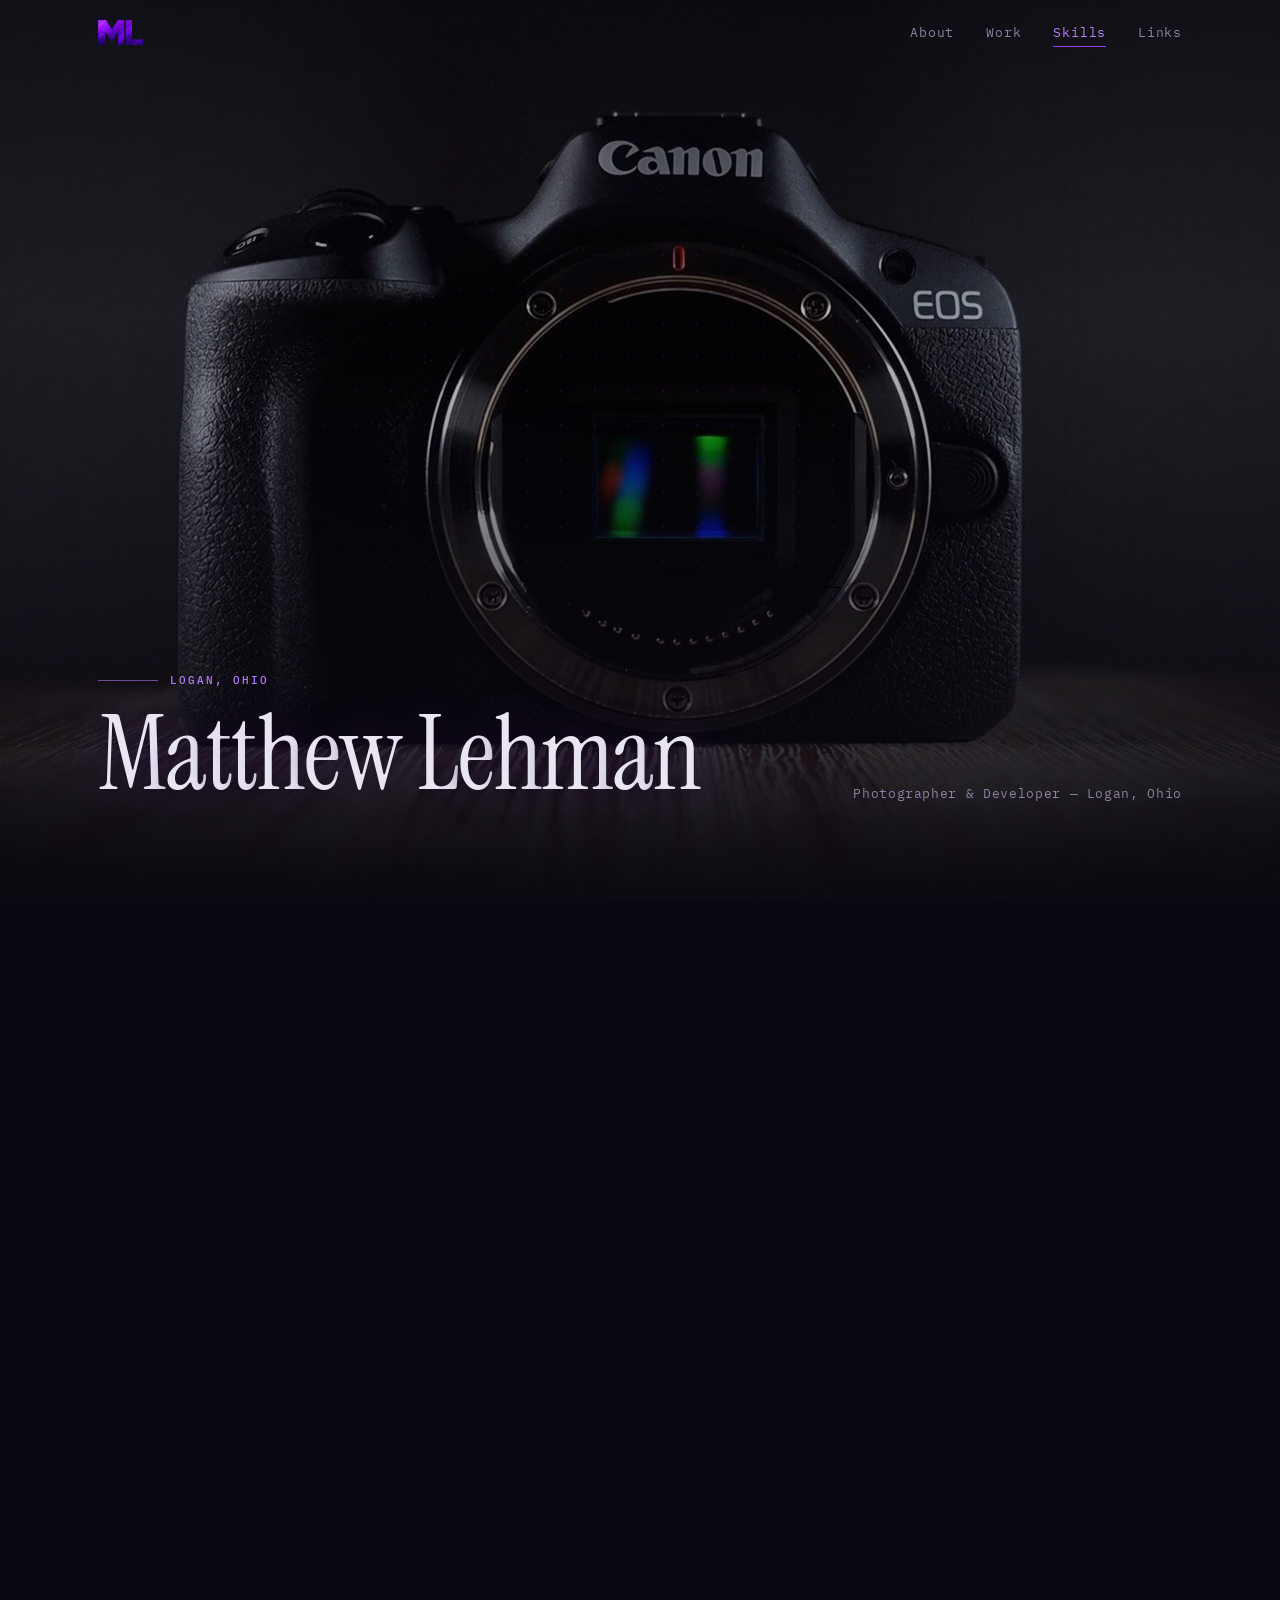
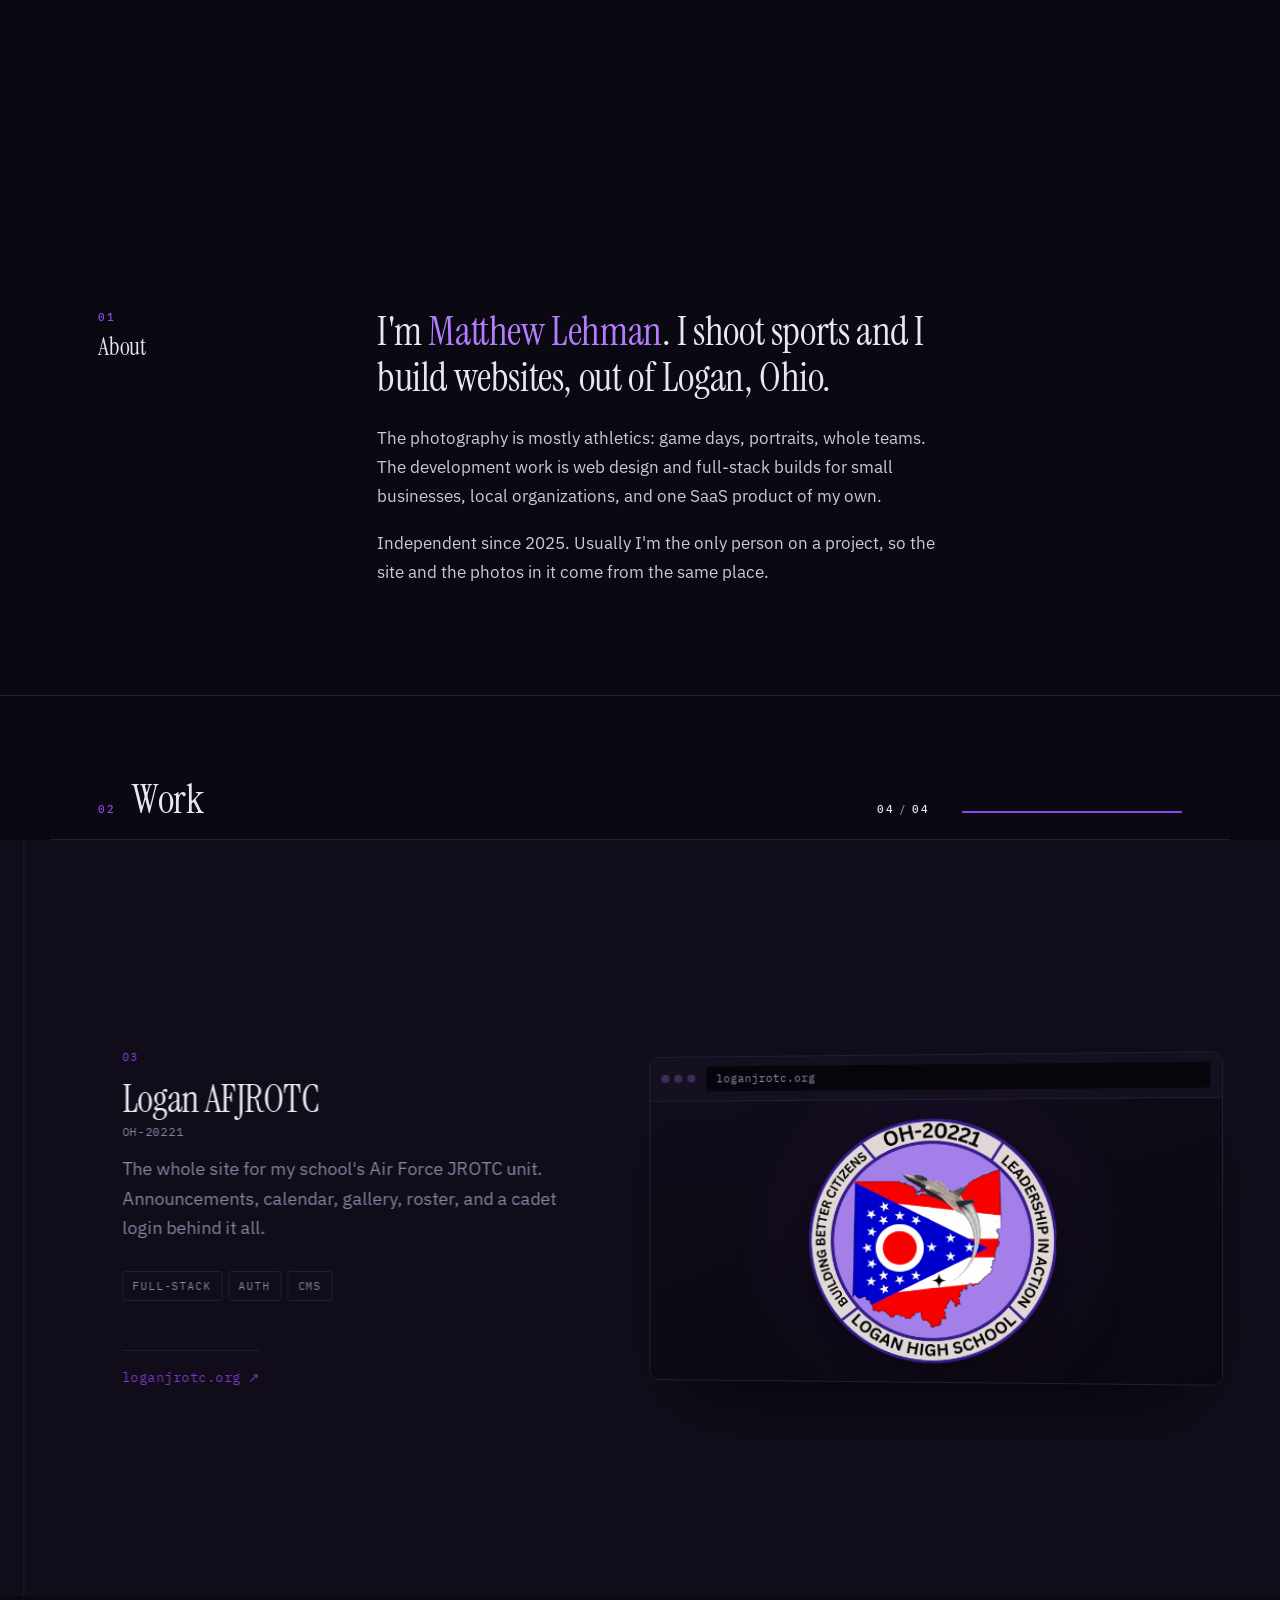
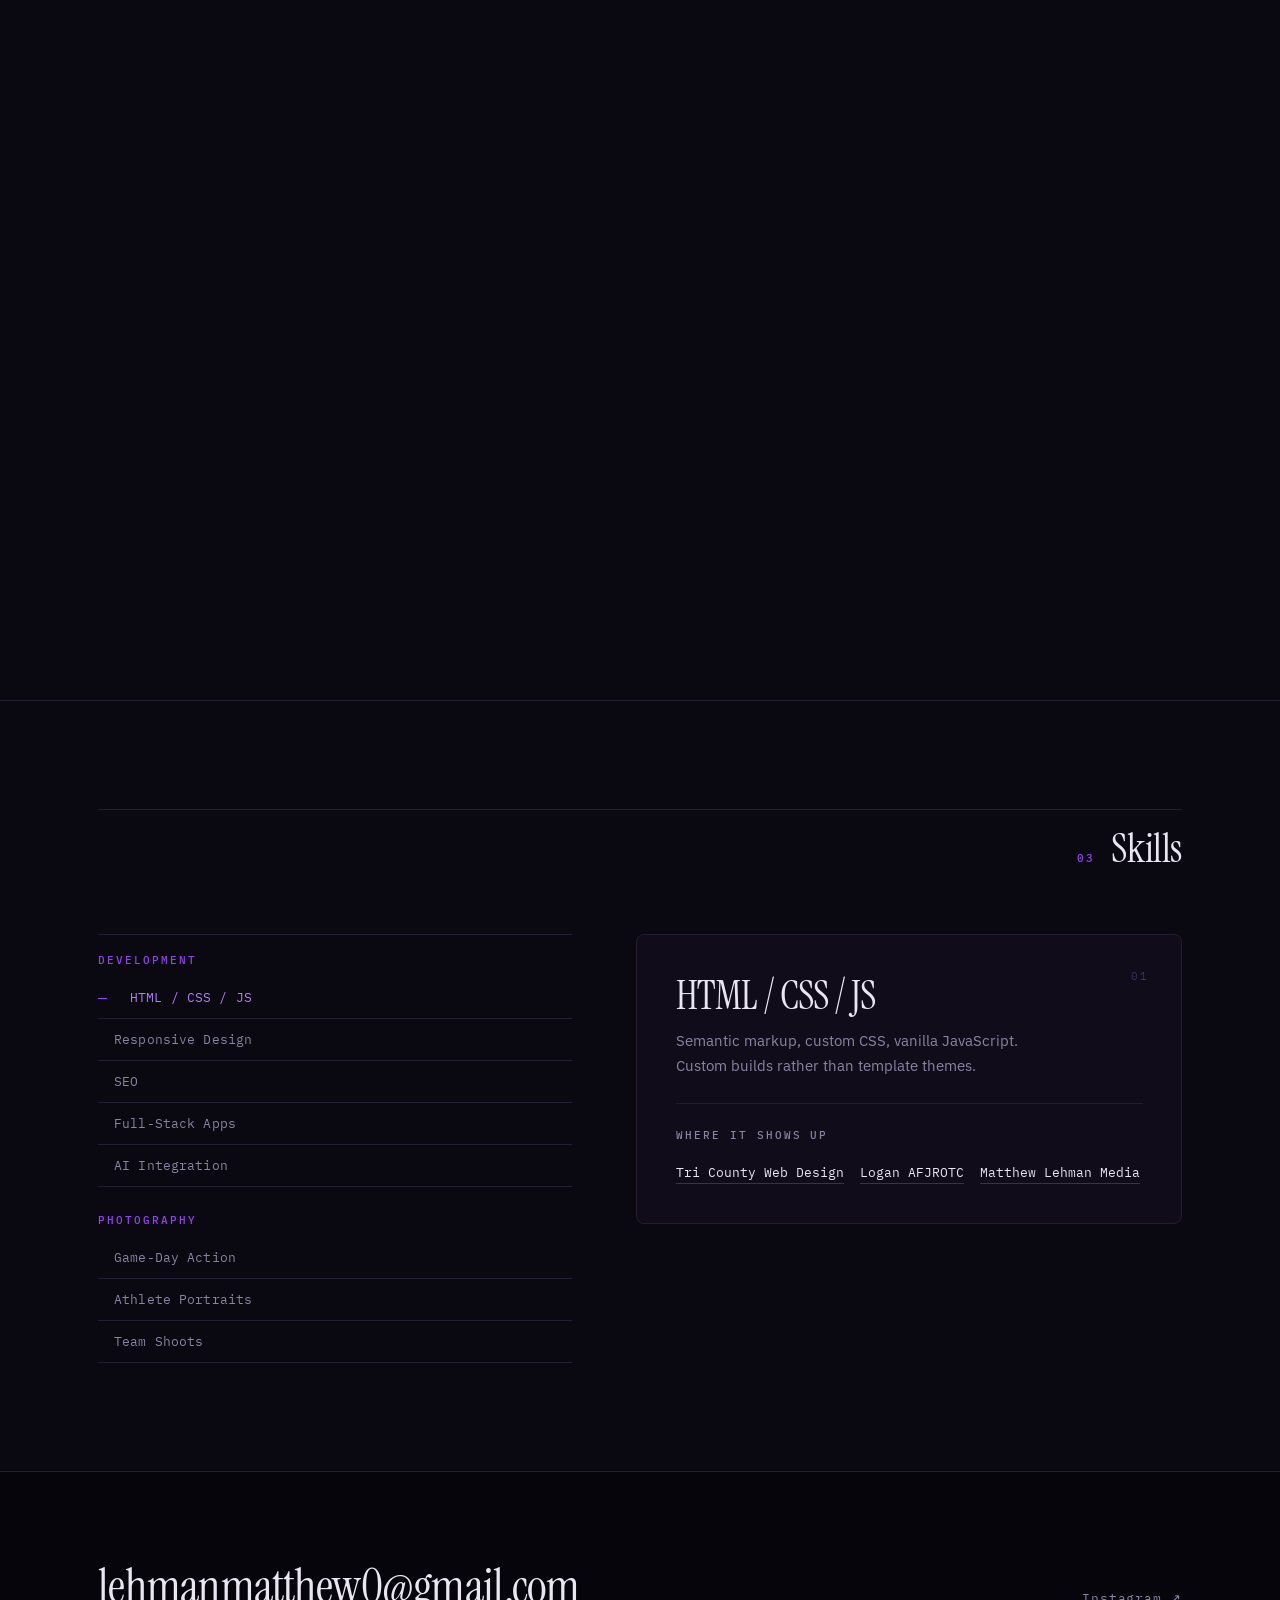
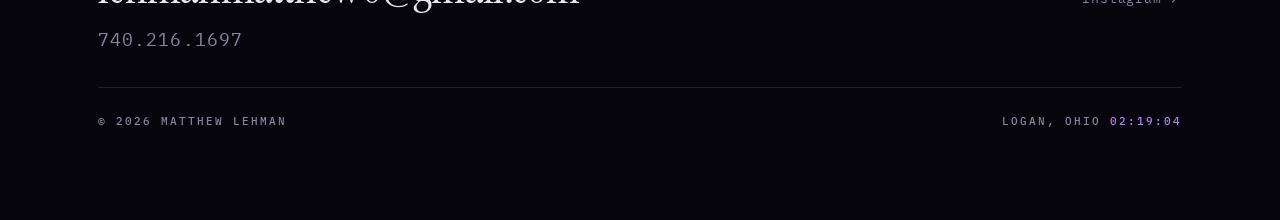
==== commit 1e6b1126: "V3" ====
--- a/matthewlehman.dev/index.html
+++ b/matthewlehman.dev/index.html
@@ -46,6 +46,10 @@
       <a href="#about">About</a>
       <a href="#work">Work</a>
       <a href="#skills">Skills</a>
+      <!-- A real page, not an in-page anchor. The smooth-scroll
+           handler only intercepts href^="#", so this navigates
+           normally, and the scroll-spy simply never marks it active. -->
+      <a class="nav__page" href="/links">Links</a>
     </nav>
 
     <!-- Mobile menu toggle -->
@@ -59,6 +63,7 @@
     <a href="#about">About</a>
     <a href="#work">Work</a>
     <a href="#skills">Skills</a>
+    <a class="nav__page" href="/links">Links</a>
   </div>
 </header>
 
--- a/matthewlehman.dev/styles.css
+++ b/matthewlehman.dev/styles.css
@@ -1296,6 +1296,17 @@
   .nav__links { display: none; }
   .nav__toggle { display: flex; }
   .nav__mobile[data-open="true"] { display: flex; }
+  /* The footage is dark to begin with, and object-fit:cover crops a
+     16:9 frame into a tall portrait viewport — you end up zoomed
+     into the darkest part of the lens. Lift the video and ease off
+     the scrim so there's actually something to see on a phone. */
+  .hero-video { filter: saturate(.95) contrast(1.02) brightness(1.45); }
+  .hero-scrim {
+    background:
+      radial-gradient(ellipse 95% 70% at 50% 42%, transparent 0%, rgba(10, 8, 16, .32) 100%),
+      linear-gradient(to bottom, rgba(10, 8, 16, .42) 0%, rgba(10, 8, 16, .04) 30%, rgba(10, 8, 16, .88) 100%);
+  }
+
   .footer__meta { flex-direction: column; gap: .35rem; }
   .footer__reach { flex-direction: column; align-items: flex-start; }
   /* Hide the progress bar on phones — the head row gets cramped */
